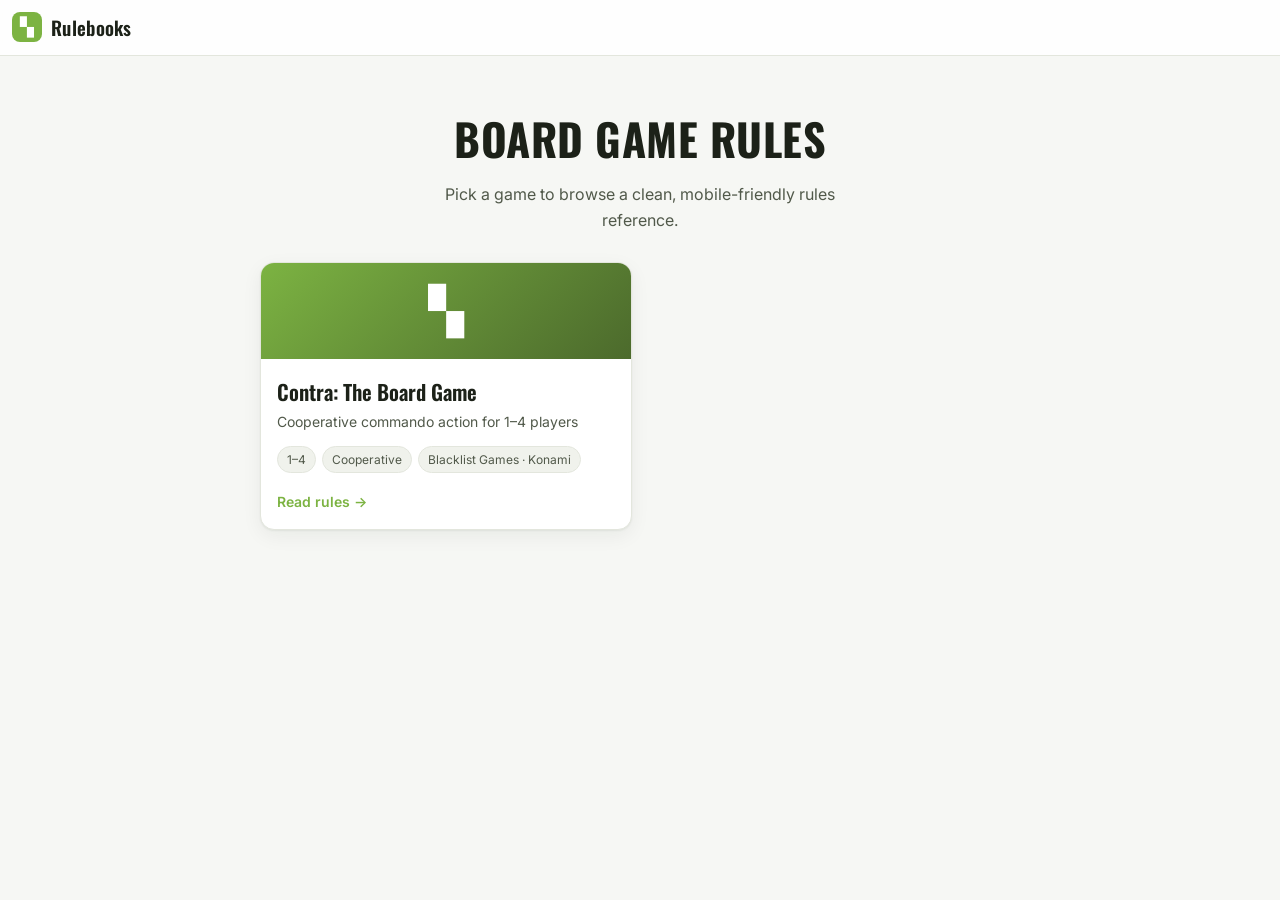
==== index.html @ 5c900722 "Initial commit: mobile-friendly multi-game rulebook site with Contra" ====
<!DOCTYPE html>
<html lang="en">
<head>
  <meta charset="UTF-8" />
  <meta name="viewport" content="width=device-width, initial-scale=1.0, viewport-fit=cover" />
  <meta name="theme-color" content="#1b2a1f" />
  <meta name="description" content="Mobile-friendly board game rules reference." />
  <title>Rulebooks</title>
  <link rel="preconnect" href="https://fonts.googleapis.com" />
  <link rel="preconnect" href="https://fonts.gstatic.com" crossorigin />
  <link href="https://fonts.googleapis.com/css2?family=Oswald:wght@500;600;700&family=Inter:wght@400;500;600&display=swap" rel="stylesheet" />
  <link rel="stylesheet" href="assets/css/styles.css" />
</head>
<body>
  <a class="skip-link" href="#main">Skip to content</a>

  <header class="topbar" id="topbar">
    <button class="topbar__menu" id="menuBtn" aria-label="Open navigation" aria-expanded="false" hidden>
      <span></span><span></span><span></span>
    </button>
    <a class="topbar__brand" href="#/" id="brandLink">
      <span class="topbar__logo">▚</span>
      <span class="topbar__title" id="brandTitle">Rulebooks</span>
    </a>
    <div class="topbar__spacer"></div>
    <button class="topbar__search-btn" id="searchBtn" aria-label="Search rules" hidden>⌕</button>
  </header>

  <div class="layout">
    <aside class="sidebar" id="sidebar" aria-label="Table of contents">
      <div class="sidebar__search">
        <input type="search" id="navSearch" placeholder="Jump to a rule…" autocomplete="off" aria-label="Search rules" />
      </div>
      <nav class="toc" id="toc" aria-label="Sections"></nav>
    </aside>

    <div class="scrim" id="scrim" hidden></div>

    <main class="main" id="main">
      <div class="content" id="content"></div>
    </main>
  </div>

  <script src="assets/js/games/registry.js"></script>
  <script src="assets/js/games/contra.js"></script>
  <script src="assets/js/app.js"></script>
</body>
</html>
---- assets/css/styles.css ----
/* ===== Rulebooks — mobile-first styles ===== */

:root {
  --accent: #7cb342;
  --accent-ink: #2f4d12;

  --bg: #f6f7f4;
  --surface: #ffffff;
  --surface-2: #f0f2ec;
  --ink: #1c2118;
  --ink-soft: #51594a;
  --ink-faint: #8a917f;
  --line: #e3e6dd;
  --line-strong: #d2d6c8;

  --radius: 14px;
  --radius-sm: 9px;
  --shadow: 0 1px 2px rgba(20, 30, 10, 0.06), 0 6px 20px rgba(20, 30, 10, 0.06);
  --topbar-h: 56px;
  --sidebar-w: 290px;
  --maxw: 760px;

  --font-head: "Oswald", system-ui, sans-serif;
  --font-body: "Inter", system-ui, -apple-system, sans-serif;
}

@media (prefers-color-scheme: dark) {
  :root {
    --bg: #15170f;
    --surface: #1e2118;
    --surface-2: #262a1d;
    --ink: #eef0e6;
    --ink-soft: #b6bca8;
    --ink-faint: #828a72;
    --line: #313626;
    --line-strong: #3d4330;
    --shadow: 0 1px 2px rgba(0, 0, 0, 0.3), 0 6px 20px rgba(0, 0, 0, 0.35);
  }
}

* { box-sizing: border-box; }

html { -webkit-text-size-adjust: 100%; scroll-behavior: smooth; }

body {
  margin: 0;
  font-family: var(--font-body);
  color: var(--ink);
  background: var(--bg);
  line-height: 1.6;
  font-size: 16px;
  -webkit-font-smoothing: antialiased;
}

a { color: var(--accent-ink); text-decoration: none; }
@media (prefers-color-scheme: dark) { a { color: var(--accent); } }

.skip-link {
  position: absolute;
  left: -999px;
  top: 0;
  background: var(--accent);
  color: #fff;
  padding: 8px 14px;
  z-index: 100;
  border-radius: 0 0 8px 0;
}
.skip-link:focus { left: 0; }

/* ===== Topbar ===== */
.topbar {
  position: sticky;
  top: 0;
  z-index: 40;
  height: var(--topbar-h);
  display: flex;
  align-items: center;
  gap: 6px;
  padding: 0 12px;
  padding-top: env(safe-area-inset-top);
  background: color-mix(in srgb, var(--surface) 86%, transparent);
  backdrop-filter: saturate(1.4) blur(10px);
  border-bottom: 1px solid var(--line);
}
.topbar__menu {
  width: 40px; height: 40px;
  display: inline-flex; flex-direction: column; justify-content: center; gap: 4px;
  align-items: center;
  border: 0; background: transparent; cursor: pointer; border-radius: 9px;
  padding: 0;
}
.topbar__menu span {
  display: block; width: 20px; height: 2px; border-radius: 2px;
  background: var(--ink); transition: transform .2s, opacity .2s;
}
.topbar__menu:hover { background: var(--surface-2); }
.topbar__brand { display: inline-flex; align-items: center; gap: 9px; min-width: 0; }
.topbar__logo {
  display: inline-grid; place-items: center;
  width: 30px; height: 30px; border-radius: 8px;
  background: var(--accent); color: #fff; font-size: 18px; line-height: 1;
}
.topbar__title {
  font-family: var(--font-head); font-weight: 600; font-size: 19px;
  letter-spacing: .3px; white-space: nowrap; overflow: hidden; text-overflow: ellipsis;
  color: var(--ink);
}
.topbar__spacer { flex: 1; }
.topbar__search-btn {
  width: 40px; height: 40px; border: 0; background: transparent; cursor: pointer;
  font-size: 22px; border-radius: 9px; color: var(--ink-soft);
}
.topbar__search-btn:hover { background: var(--surface-2); }

/* ===== Layout ===== */
.layout { display: flex; min-height: calc(100vh - var(--topbar-h)); }

.sidebar {
  position: fixed;
  top: var(--topbar-h);
  left: 0;
  width: var(--sidebar-w);
  height: calc(100vh - var(--topbar-h));
  background: var(--surface);
  border-right: 1px solid var(--line);
  transform: translateX(-100%);
  transition: transform .26s ease;
  z-index: 35;
  display: flex;
  flex-direction: column;
}
body.drawer-open .sidebar { transform: translateX(0); }

.sidebar__search { padding: 12px; border-bottom: 1px solid var(--line); }
.sidebar__search input {
  width: 100%;
  font: inherit;
  padding: 10px 12px;
  border: 1px solid var(--line-strong);
  border-radius: 10px;
  background: var(--surface-2);
  color: var(--ink);
}
.sidebar__search input:focus {
  outline: 2px solid var(--accent);
  outline-offset: 1px;
  background: var(--surface);
}

.toc { overflow-y: auto; padding: 10px 8px 40px; flex: 1; }
.toc__group { margin-bottom: 14px; }
.toc__chapter {
  font-family: var(--font-head); font-weight: 600; text-transform: uppercase;
  font-size: 11.5px; letter-spacing: 1px; color: var(--ink-faint);
  padding: 6px 12px 4px;
}
.toc__link {
  display: block;
  padding: 8px 12px;
  border-radius: 8px;
  color: var(--ink-soft);
  font-size: 14.5px;
  line-height: 1.35;
}
.toc__link:hover { background: var(--surface-2); color: var(--ink); }
.toc__link.is-active {
  background: color-mix(in srgb, var(--accent) 16%, transparent);
  color: var(--accent-ink);
  font-weight: 600;
  box-shadow: inset 3px 0 0 var(--accent);
}
@media (prefers-color-scheme: dark) {
  .toc__link.is-active { color: var(--ink); }
}

.scrim {
  position: fixed; inset: var(--topbar-h) 0 0 0;
  background: rgba(10, 15, 5, 0.45);
  z-index: 34;
  border: 0;
}

/* ===== Main ===== */
.main {
  flex: 1;
  min-width: 0;
  padding: 22px 18px 80px;
}
.content { max-width: var(--maxw); margin: 0 auto; }

/* ===== Home / game picker ===== */
.home__hero { text-align: center; padding: 18px 0 28px; }
.home__title {
  font-family: var(--font-head); font-weight: 700; font-size: clamp(28px, 7vw, 44px);
  margin: 0 0 8px; letter-spacing: .5px; text-transform: uppercase;
}
.home__sub { color: var(--ink-soft); margin: 0 auto; max-width: 460px; }

.gamegrid {
  display: grid;
  grid-template-columns: 1fr;
  gap: 16px;
}
@media (min-width: 620px) { .gamegrid { grid-template-columns: 1fr 1fr; } }

.gamecard {
  display: flex;
  flex-direction: column;
  background: var(--surface);
  border: 1px solid var(--line);
  border-radius: var(--radius);
  overflow: hidden;
  box-shadow: var(--shadow);
  transition: transform .15s ease, box-shadow .15s ease, border-color .15s;
  color: var(--ink);
}
.gamecard:hover {
  transform: translateY(-3px);
  border-color: var(--card-accent);
  box-shadow: 0 10px 30px rgba(20, 30, 10, 0.12);
}
.gamecard__cover {
  height: 96px;
  display: grid; place-items: center;
  font-size: 46px; color: #fff;
  background: linear-gradient(135deg, var(--card-accent), color-mix(in srgb, var(--card-accent) 55%, #111));
}
.gamecard__body { padding: 16px 16px 6px; flex: 1; }
.gamecard__title { font-family: var(--font-head); font-weight: 600; font-size: 21px; }
.gamecard__tagline { color: var(--ink-soft); font-size: 14px; margin-top: 3px; }
.gamecard__meta { display: flex; flex-wrap: wrap; gap: 6px; margin-top: 12px; }
.gamecard__chip {
  font-size: 12px; padding: 3px 9px; border-radius: 999px;
  background: var(--surface-2); color: var(--ink-soft); border: 1px solid var(--line);
}
.gamecard__go {
  padding: 12px 16px 16px; font-weight: 600; font-size: 14px;
  color: var(--card-accent);
}

/* ===== Game landing ===== */
.landing__hero { display: flex; gap: 16px; align-items: center; margin-bottom: 16px; }
.landing__cover {
  flex: none; width: 64px; height: 64px; border-radius: 16px;
  display: grid; place-items: center; font-size: 34px; color: #fff;
  background: linear-gradient(135deg, var(--accent), color-mix(in srgb, var(--accent) 55%, #111));
}
.landing__title {
  font-family: var(--font-head); font-weight: 700; font-size: clamp(24px, 6vw, 34px);
  margin: 0; line-height: 1.1; text-transform: uppercase; letter-spacing: .5px;
}
.landing__tagline { color: var(--ink-soft); margin: 4px 0 0; }
.landing__meta { display: flex; flex-wrap: wrap; gap: 8px; margin-top: 10px; }
.landing__chip {
  display: inline-flex; gap: 6px; align-items: baseline;
  font-size: 12.5px; padding: 4px 10px; border-radius: 999px;
  background: var(--surface-2); border: 1px solid var(--line);
}
.landing__chip-label { color: var(--ink-faint); text-transform: uppercase; font-size: 10.5px; letter-spacing: .5px; }
.landing__chip-val { font-weight: 600; }
.landing__blurb {
  background: var(--surface); border: 1px solid var(--line); border-left: 4px solid var(--accent);
  padding: 14px 16px; border-radius: var(--radius-sm); color: var(--ink-soft); margin: 4px 0 26px;
}
.landing__contents-title {
  font-family: var(--font-head); text-transform: uppercase; letter-spacing: 1px;
  font-size: 14px; color: var(--ink-faint); margin: 0 0 12px;
}
.landing__chapter { margin-bottom: 22px; }
.landing__chapter-title {
  font-family: var(--font-head); font-weight: 600; font-size: 17px;
  padding-bottom: 6px; margin-bottom: 8px; border-bottom: 2px solid var(--accent);
  display: inline-block;
}
.landing__sections { display: grid; gap: 8px; }
.landing__sec {
  display: block; padding: 12px 14px; border-radius: var(--radius-sm);
  background: var(--surface); border: 1px solid var(--line); color: var(--ink);
  transition: border-color .15s, transform .12s;
}
.landing__sec:hover { border-color: var(--accent); transform: translateX(2px); }
.landing__sec-title { font-weight: 600; display: block; }
.landing__sec-sum { color: var(--ink-faint); font-size: 13.5px; display: block; margin-top: 2px; }

/* ===== Section ===== */
.section__crumb { font-size: 13px; color: var(--ink-faint); margin-bottom: 8px; display: flex; gap: 7px; align-items: center; flex-wrap: wrap; }
.section__crumb-sep { opacity: .6; }
.section__title {
  font-family: var(--font-head); font-weight: 700; font-size: clamp(26px, 6.5vw, 38px);
  margin: 0 0 4px; line-height: 1.08; text-transform: uppercase; letter-spacing: .4px;
}
.section__title::after {
  content: ""; display: block; width: 54px; height: 4px; border-radius: 3px;
  background: var(--accent); margin-top: 12px;
}
.section__summary { color: var(--ink-soft); font-size: 16.5px; margin: 14px 0 22px; }
.section__body > *:first-child { margin-top: 0; }

.blk-p { margin: 0 0 15px; }
.blk-h {
  font-family: var(--font-head); font-weight: 600; font-size: 19px;
  margin: 26px 0 10px; letter-spacing: .3px;
}
.blk-divider { border: 0; border-top: 1px solid var(--line); margin: 22px 0; }

.blk-list { margin: 0 0 16px; padding-left: 22px; }
.blk-list li { margin-bottom: 7px; }
.blk-list--ordered { list-style: decimal; }

/* definition list */
.blk-dl { margin: 0 0 18px; border: 1px solid var(--line); border-radius: var(--radius-sm); overflow: hidden; background: var(--surface); }
.blk-dl__row { display: grid; grid-template-columns: 1fr; border-top: 1px solid var(--line); }
.blk-dl__row:first-child { border-top: 0; }
.blk-dl__term {
  font-weight: 600; color: var(--accent-ink);
  padding: 12px 14px 4px; font-family: var(--font-head); letter-spacing: .3px; font-size: 16px;
}
.blk-dl__def { padding: 0 14px 12px; color: var(--ink-soft); }
@media (prefers-color-scheme: dark) { .blk-dl__term { color: var(--accent); } }
@media (min-width: 560px) {
  .blk-dl__row { grid-template-columns: 200px 1fr; }
  .blk-dl__term { padding: 12px 14px; border-right: 1px solid var(--line); background: var(--surface-2); }
  .blk-dl__def { padding: 12px 14px; }
}

/* steps */
.blk-steps { list-style: none; counter-reset: none; margin: 0 0 18px; padding: 0; }
.blk-steps__item { display: flex; gap: 14px; padding: 4px 0 18px; }
.blk-steps__num {
  flex: none; width: 34px; height: 34px; border-radius: 50%;
  display: grid; place-items: center; font-family: var(--font-head); font-weight: 700;
  background: var(--accent); color: #fff; font-size: 16px;
}
.blk-steps__body { flex: 1; min-width: 0; padding-top: 3px; }
.blk-steps__title { font-family: var(--font-head); font-weight: 600; font-size: 18px; margin-bottom: 3px; }
.blk-steps__text { color: var(--ink-soft); }
.blk-steps__text ul { margin: 8px 0 0; padding-left: 20px; }
.blk-steps__text li { margin-bottom: 5px; }

/* callouts */
.callout {
  margin: 0 0 18px; padding: 14px 16px; border-radius: var(--radius-sm);
  border: 1px solid var(--line); border-left: 4px solid var(--ink-faint);
  background: var(--surface);
}
.callout__title { font-family: var(--font-head); font-weight: 600; font-size: 15px; letter-spacing: .4px; margin-bottom: 4px; }
.callout__body { color: var(--ink-soft); }
.callout__body > *:last-child { margin-bottom: 0; }
.callout--golden { border-left-color: #e0a32e; background: color-mix(in srgb, #e0a32e 9%, var(--surface)); }
.callout--golden .callout__title { color: #9a6c0c; }
.callout--tip { border-left-color: var(--accent); background: color-mix(in srgb, var(--accent) 9%, var(--surface)); }
.callout--tip .callout__title { color: var(--accent-ink); }
.callout--warn { border-left-color: #d9534f; background: color-mix(in srgb, #d9534f 8%, var(--surface)); }
.callout--warn .callout__title { color: #b23c39; }
.callout--note { border-left-color: #4a90d9; background: color-mix(in srgb, #4a90d9 8%, var(--surface)); }
.callout--note .callout__title { color: #2c6cb0; }
.callout--example { border-left-color: var(--ink-faint); background: var(--surface-2); }
.callout--example .callout__title { color: var(--ink-faint); text-transform: uppercase; font-size: 12.5px; letter-spacing: 1px; }
@media (prefers-color-scheme: dark) {
  .callout--golden .callout__title { color: #e0a32e; }
  .callout--tip .callout__title { color: var(--accent); }
  .callout--warn .callout__title { color: #ec7b78; }
  .callout--note .callout__title { color: #7db4ec; }
}

/* faq */
.blk-faq { margin: 0 0 18px; display: grid; gap: 8px; }
.blk-faq__item {
  border: 1px solid var(--line); border-radius: var(--radius-sm);
  background: var(--surface); overflow: hidden;
}
.blk-faq__q {
  cursor: pointer; padding: 12px 40px 12px 14px; font-weight: 600; position: relative;
  list-style: none;
}
.blk-faq__q::-webkit-details-marker { display: none; }
.blk-faq__q::after {
  content: "+"; position: absolute; right: 14px; top: 50%; transform: translateY(-50%);
  font-size: 20px; color: var(--accent); font-weight: 400;
}
.blk-faq__item[open] .blk-faq__q::after { content: "−"; }
.blk-faq__a { padding: 0 14px 13px; color: var(--ink-soft); }

/* story cards */
.story {
  border: 1px solid var(--line); border-radius: var(--radius);
  background: var(--surface); padding: 16px; margin: 0 0 20px; box-shadow: var(--shadow);
}
.story__head { display: flex; flex-wrap: wrap; gap: 10px; align-items: center; justify-content: space-between; margin-bottom: 10px; }
.story__part {
  font-family: var(--font-head); font-weight: 700; font-size: 20px; text-transform: uppercase;
  letter-spacing: .5px; color: var(--accent-ink);
}
@media (prefers-color-scheme: dark) { .story__part { color: var(--accent); } }
.story__tags { display: flex; gap: 8px; flex-wrap: wrap; }
.story__tag {
  display: inline-flex; flex-direction: column; line-height: 1.1;
  background: var(--surface-2); border: 1px solid var(--line);
  border-radius: 8px; padding: 4px 10px;
}
.story__tag-label { font-size: 9.5px; text-transform: uppercase; letter-spacing: .6px; color: var(--ink-faint); }
.story__tag-val { font-weight: 600; font-size: 14px; }
.story__prologue { font-style: italic; color: var(--ink-soft); margin: 0 0 12px; }
.story__meta { font-size: 14px; display: grid; gap: 4px; margin-bottom: 12px; }
.story__metarow strong { font-family: var(--font-head); font-weight: 600; }
.story__outcomes { display: grid; gap: 10px; }
@media (min-width: 560px) { .story__outcomes { grid-template-columns: 1fr 1fr; } }
.story__outcome { padding: 11px 13px; border-radius: var(--radius-sm); border: 1px solid var(--line); }
.story__outcome--win { background: color-mix(in srgb, var(--accent) 9%, var(--surface)); border-left: 3px solid var(--accent); }
.story__outcome--lose { background: color-mix(in srgb, #d9534f 7%, var(--surface)); border-left: 3px solid #d9534f; }
.story__outcome-label { font-family: var(--font-head); font-weight: 600; font-size: 12.5px; text-transform: uppercase; letter-spacing: .6px; margin-bottom: 4px; }
.story__outcome--win .story__outcome-label { color: var(--accent-ink); }
.story__outcome--lose .story__outcome-label { color: #b23c39; }
.story__outcome-text { font-size: 14px; color: var(--ink-soft); }
@media (prefers-color-scheme: dark) {
  .story__outcome--win .story__outcome-label { color: var(--accent); }
  .story__outcome--lose .story__outcome-label { color: #ec7b78; }
}

/* pager */
.pager { display: flex; gap: 12px; margin-top: 36px; padding-top: 20px; border-top: 1px solid var(--line); }
.pager > * { flex: 1; }
.pager__btn {
  display: flex; flex-direction: column; gap: 2px;
  padding: 12px 14px; border: 1px solid var(--line); border-radius: var(--radius-sm);
  background: var(--surface); color: var(--ink); transition: border-color .15s, transform .12s;
}
.pager__btn:hover { border-color: var(--accent); transform: translateY(-2px); }
.pager__btn--next { text-align: right; }
.pager__dir { font-size: 12px; color: var(--accent); font-weight: 600; }
.pager__name { font-weight: 600; font-size: 14.5px; }

/* ===== Desktop ===== */
@media (min-width: 960px) {
  .topbar__menu { display: none; }
  .topbar__search-btn { display: none !important; }
  body.has-sidebar .sidebar { transform: translateX(0); }
  body.has-sidebar .main { margin-left: var(--sidebar-w); }
  .scrim { display: none !important; }
  .main { padding: 30px 36px 90px; }
}
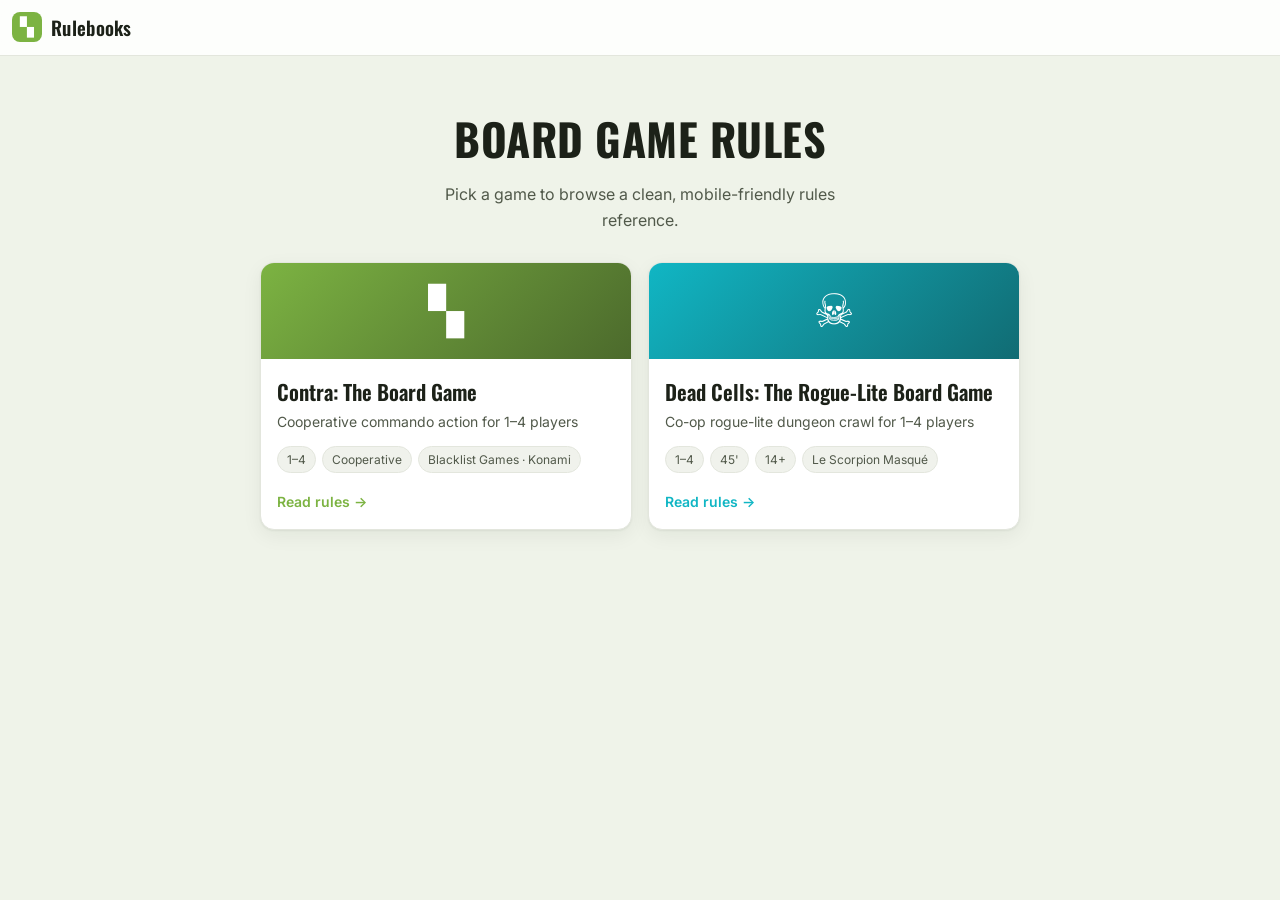
==== commit 87fc3cb7: "Add Dead Cells: The Rogue-Lite Board Game (naive text-first pass)" ====
--- a/index.html
+++ b/index.html
@@ -43,6 +43,7 @@
 
   <script src="assets/js/games/registry.js"></script>
   <script src="assets/js/games/contra.js"></script>
+  <script src="assets/js/games/deadcells.js"></script>
   <script src="assets/js/app.js"></script>
 </body>
 </html>
--- a/assets/css/styles.css
+++ b/assets/css/styles.css
@@ -46,7 +46,8 @@
   margin: 0;
   font-family: var(--font-body);
   color: var(--ink);
-  background: var(--bg);
+  /* subtle per-game wash: each game's accent gently tints the page */
+  background: color-mix(in srgb, var(--accent) 6%, var(--bg));
   line-height: 1.6;
   font-size: 16px;
   -webkit-font-smoothing: antialiased;
@@ -121,7 +122,7 @@
   left: 0;
   width: var(--sidebar-w);
   height: calc(100vh - var(--topbar-h));
-  background: var(--surface);
+  background: color-mix(in srgb, var(--accent) 4%, var(--surface));
   border-right: 1px solid var(--line);
   transform: translateX(-100%);
   transition: transform .26s ease;
@@ -322,6 +323,46 @@
   .blk-dl__term { padding: 12px 14px; border-right: 1px solid var(--line); background: var(--surface-2); }
   .blk-dl__def { padding: 12px 14px; }
 }
+
+/* inline glyphs */
+.glyph {
+  height: 1.25em;
+  width: auto;
+  vertical-align: -0.28em;
+  margin: 0 0.06em;
+}
+
+/* icon grid (dice faces, advantage types) */
+.blk-icons {
+  display: grid;
+  grid-template-columns: 1fr;
+  gap: 10px;
+  margin: 0 0 18px;
+}
+@media (min-width: 480px) { .blk-icons { grid-template-columns: 1fr 1fr; } }
+.icon-card {
+  display: flex;
+  align-items: center;
+  gap: 13px;
+  padding: 11px 13px;
+  border: 1px solid var(--line);
+  border-radius: var(--radius-sm);
+  background: var(--surface);
+}
+.icon-card__img {
+  flex: none;
+  width: 52px;
+  height: 52px;
+  object-fit: contain;
+  border-radius: 8px;
+}
+.icon-card__text { min-width: 0; }
+.icon-card__term {
+  font-family: var(--font-head); font-weight: 600; font-size: 16px;
+  color: var(--accent-ink); letter-spacing: .3px;
+}
+@media (prefers-color-scheme: dark) { .icon-card__term { color: var(--ink); } }
+.icon-card__def { color: var(--ink-soft); font-size: 14px; margin-top: 1px; }
 
 /* steps */
 .blk-steps { list-style: none; counter-reset: none; margin: 0 0 18px; padding: 0; }
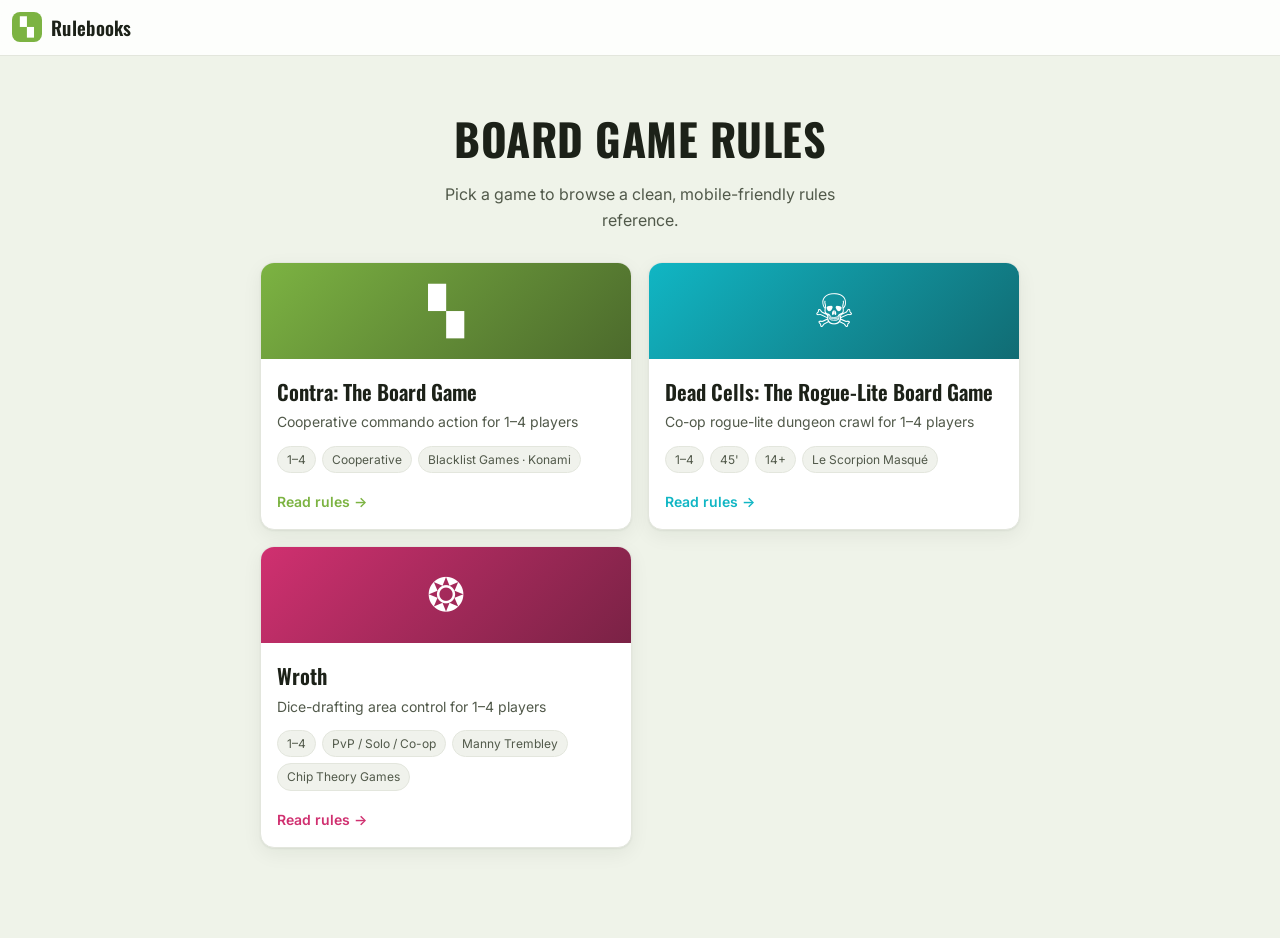
==== commit 27aa6637: "Add Wroth rulebook (rules + 46 official clarifications, dice-face glyphs) Faithful adaptation of the" ====
--- a/index.html
+++ b/index.html
@@ -5,6 +5,8 @@
   <meta name="viewport" content="width=device-width, initial-scale=1.0, viewport-fit=cover" />
   <meta name="theme-color" content="#1b2a1f" />
   <meta name="description" content="Mobile-friendly board game rules reference." />
+  <meta name="robots" content="noindex, nofollow, noarchive, nosnippet, noimageindex" />
+  <meta name="googlebot" content="noindex, nofollow" />
   <title>Rulebooks</title>
   <link rel="preconnect" href="https://fonts.googleapis.com" />
   <link rel="preconnect" href="https://fonts.gstatic.com" crossorigin />
@@ -44,6 +46,7 @@
   <script src="assets/js/games/registry.js"></script>
   <script src="assets/js/games/contra.js"></script>
   <script src="assets/js/games/deadcells.js"></script>
+  <script src="assets/js/games/wroth.js"></script>
   <script src="assets/js/app.js"></script>
 </body>
 </html>
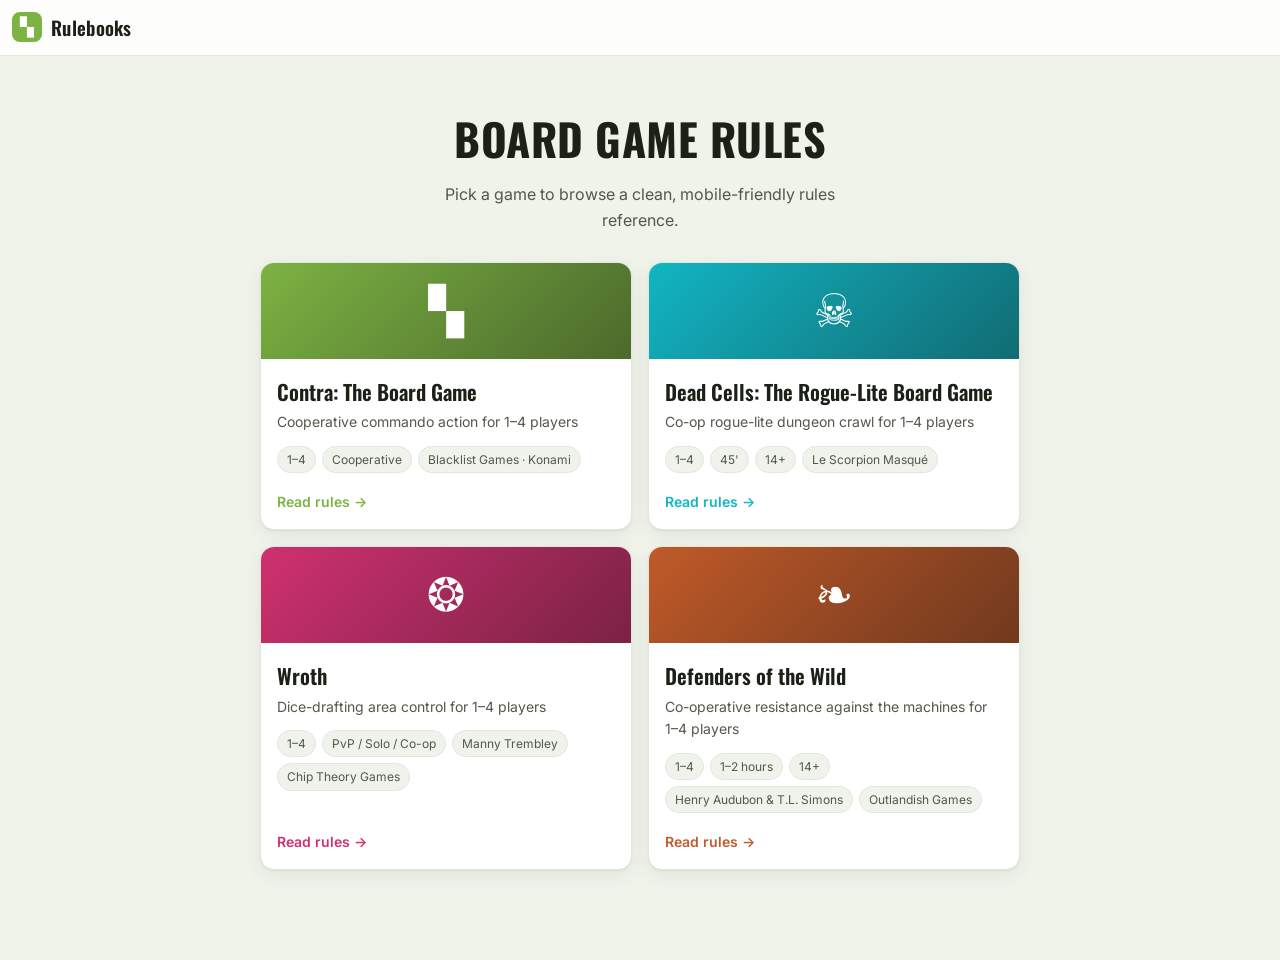
==== commit 13d3286b: "Add Defenders of the Wild rulebook (v1.0, Outlandish Games) Full adapted rules reference: 9 chapters" ====
--- a/index.html
+++ b/index.html
@@ -47,6 +47,7 @@
   <script src="assets/js/games/contra.js"></script>
   <script src="assets/js/games/deadcells.js"></script>
   <script src="assets/js/games/wroth.js"></script>
+  <script src="assets/js/games/defenders.js"></script>
   <script src="assets/js/app.js"></script>
 </body>
 </html>
--- a/assets/css/styles.css
+++ b/assets/css/styles.css
@@ -471,6 +471,11 @@
 .pager__dir { font-size: 12px; color: var(--accent); font-weight: 600; }
 .pager__name { font-weight: 600; font-size: 14.5px; }
 
+/* compact top pager: slim single-row buttons for quick flipping */
+.pager--top { margin-top: 4px; margin-bottom: 24px; padding-top: 0; border-top: none; }
+.pager--top .pager__btn { flex-direction: row; align-items: center; padding: 8px 14px; }
+.pager--top .pager__name { display: none; }
+
 /* ===== Desktop ===== */
 @media (min-width: 960px) {
   .topbar__menu { display: none; }
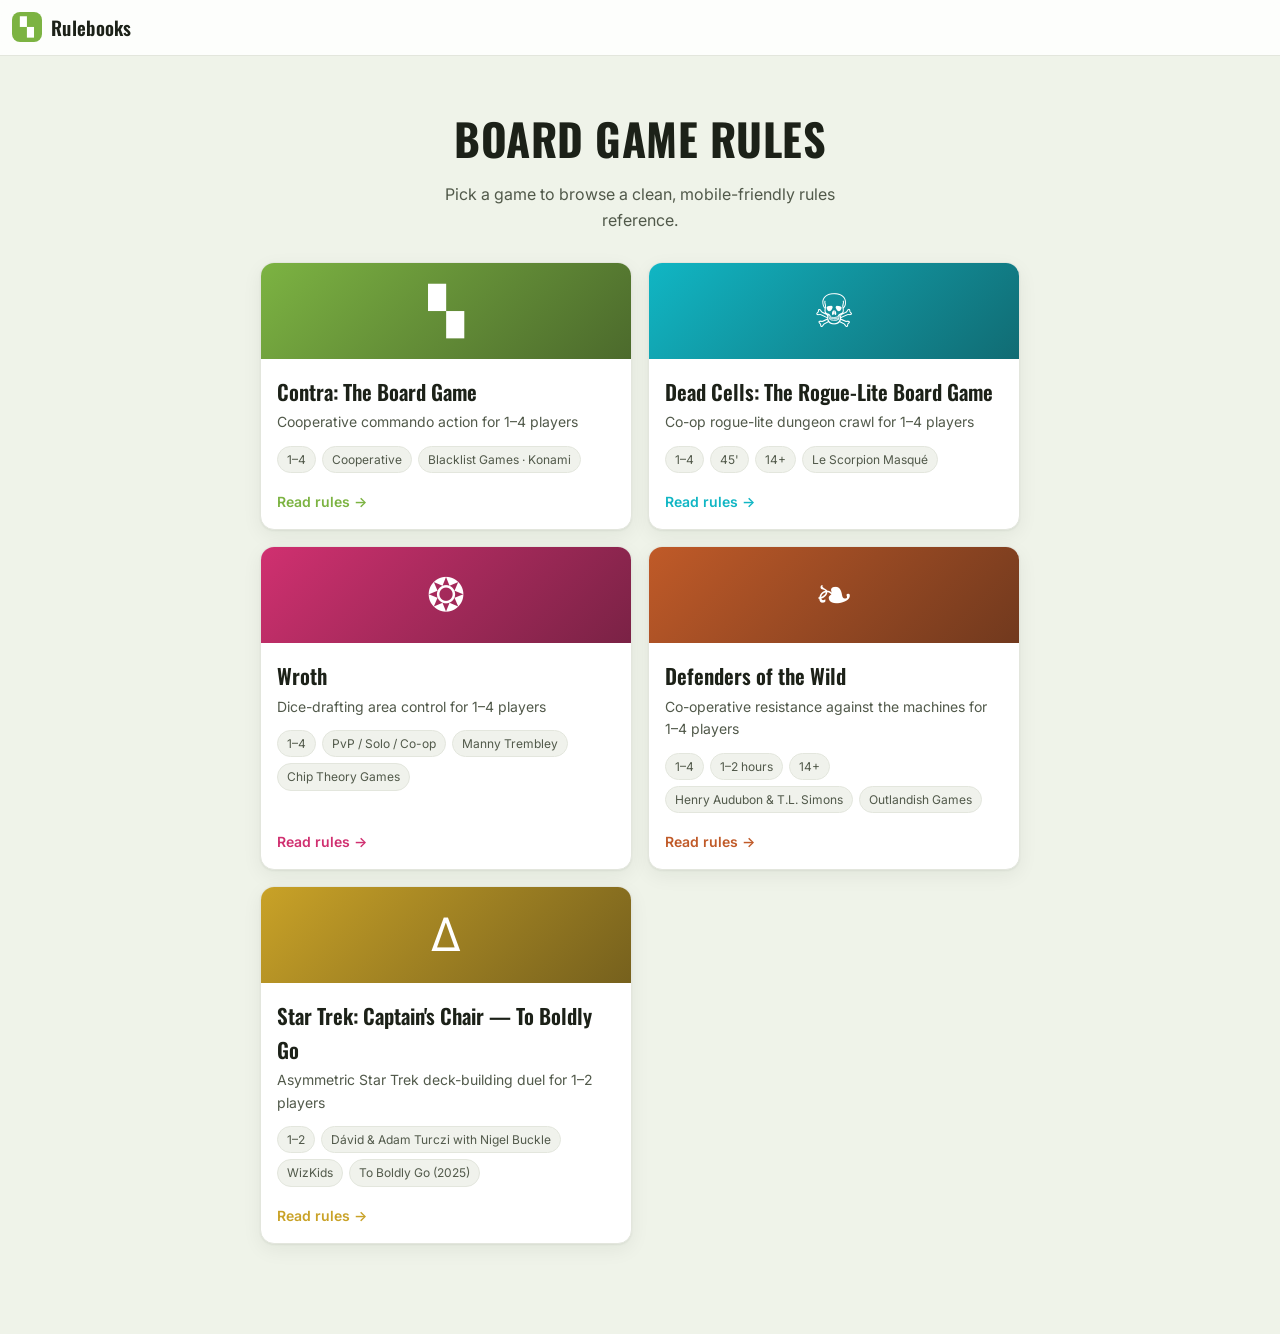
==== commit 16f11413: "Add Star Trek: Captain's Chair rulebook (To Boldly Go, WizKids 2025) - Full rules reference: setup, " ====
--- a/index.html
+++ b/index.html
@@ -48,6 +48,7 @@
   <script src="assets/js/games/deadcells.js"></script>
   <script src="assets/js/games/wroth.js"></script>
   <script src="assets/js/games/defenders.js"></script>
+  <script src="assets/js/games/captainschair.js"></script>
   <script src="assets/js/app.js"></script>
 </body>
 </html>
